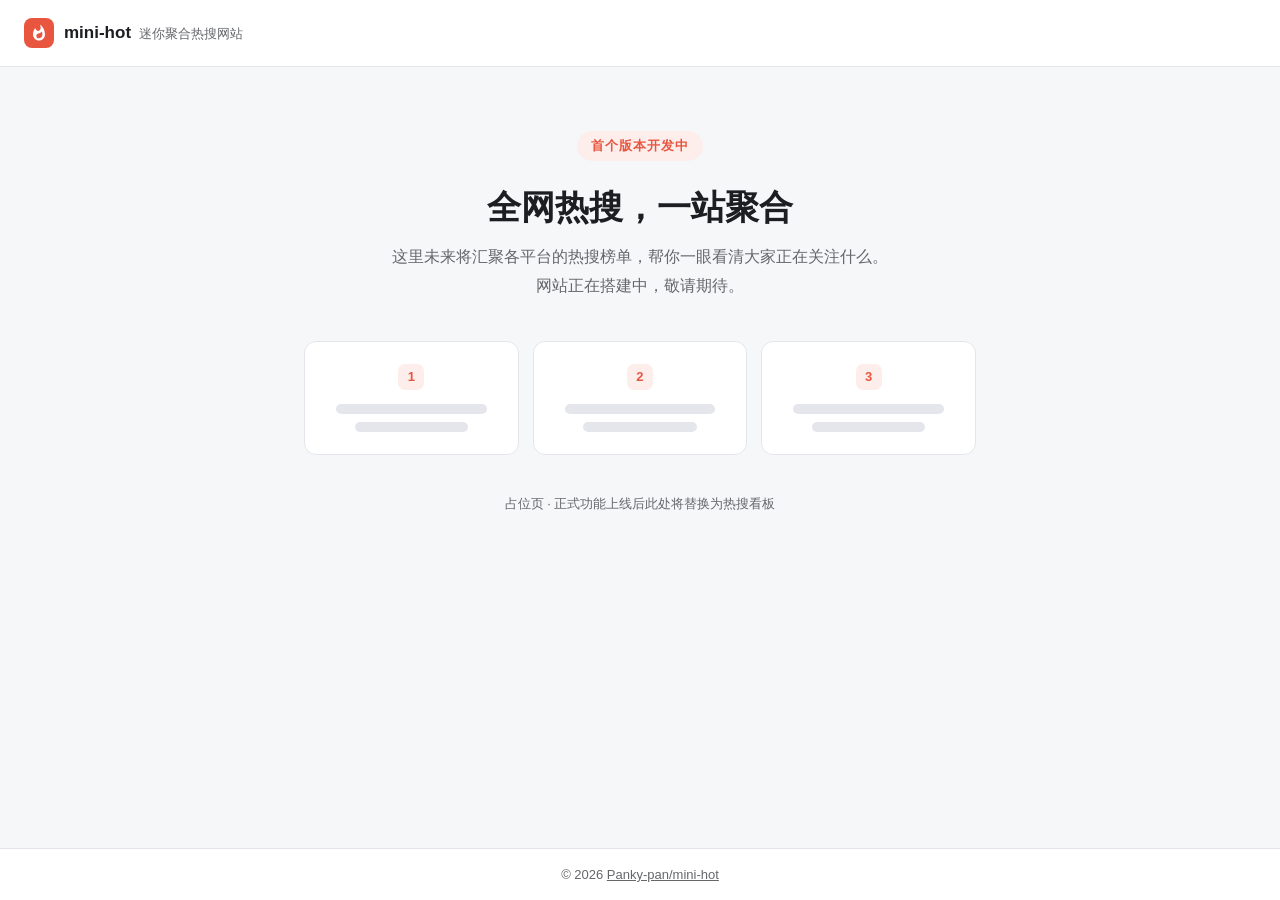
==== index.html @ 4763cbe0 "Day 1｜添加 index.html 占位页" ====
<!DOCTYPE html>
<html lang="zh-CN">
<head>
  <meta charset="UTF-8">
  <meta name="viewport" content="width=device-width, initial-scale=1.0">
  <title>迷你聚合热搜网站 · 建设中</title>
  <meta name="description" content="迷你聚合热搜网站（mini-hot）：全网热搜，一站聚合。首个版本开发中。">
  <style>
    :root {
      --bg: #f6f7f9;
      --card: #ffffff;
      --text: #1c1e21;
      --muted: #65676b;
      --accent: #e8563f;
      --accent-soft: #fdeeec;
      --border: #e4e6eb;
    }
    * { margin: 0; padding: 0; box-sizing: border-box; }
    body {
      font-family: -apple-system, BlinkMacSystemFont, "Segoe UI", "PingFang SC",
        "Hiragino Sans GB", "Microsoft YaHei", sans-serif;
      background: var(--bg);
      color: var(--text);
      min-height: 100vh;
      display: flex;
      flex-direction: column;
    }
    header {
      display: flex;
      align-items: center;
      gap: 10px;
      padding: 18px 24px;
      background: var(--card);
      border-bottom: 1px solid var(--border);
    }
    .logo {
      width: 30px; height: 30px;
      border-radius: 8px;
      background: var(--accent);
      display: grid; place-items: center;
      flex-shrink: 0;
    }
    .logo svg { width: 18px; height: 18px; fill: #fff; }
    .brand { font-size: 17px; font-weight: 700; }
    .brand small { color: var(--muted); font-weight: 400; margin-left: 8px; font-size: 13px; }
    main {
      flex: 1;
      width: 100%;
      max-width: 720px;
      margin: 0 auto;
      padding: 64px 24px 48px;
      text-align: center;
    }
    .status-badge {
      display: inline-block;
      padding: 6px 14px;
      border-radius: 999px;
      background: var(--accent-soft);
      color: var(--accent);
      font-size: 13px;
      font-weight: 600;
      letter-spacing: 1px;
      margin-bottom: 24px;
    }
    h1 { font-size: 34px; line-height: 1.3; margin-bottom: 14px; }
    .subtitle { color: var(--muted); font-size: 16px; line-height: 1.8; margin-bottom: 40px; }
    .cards {
      display: grid;
      grid-template-columns: repeat(3, 1fr);
      gap: 14px;
      margin-bottom: 40px;
    }
    .card {
      background: var(--card);
      border: 1px solid var(--border);
      border-radius: 12px;
      padding: 22px 12px;
      text-align: center;
    }
    .card .bar {
      height: 10px;
      border-radius: 5px;
      background: var(--border);
      margin: 8px auto 0;
    }
    .card .bar.short { width: 60%; }
    .card .bar.mid { width: 80%; }
    .card .rank {
      display: inline-grid; place-items: center;
      width: 26px; height: 26px;
      border-radius: 7px;
      background: var(--accent-soft);
      color: var(--accent);
      font-size: 13px; font-weight: 700;
      margin-bottom: 6px;
    }
    .hint { color: var(--muted); font-size: 13px; }
    footer {
      padding: 18px 24px;
      text-align: center;
      color: var(--muted);
      font-size: 13px;
      border-top: 1px solid var(--border);
      background: var(--card);
    }
    footer a { color: var(--muted); }
    @media (max-width: 520px) {
      h1 { font-size: 26px; }
      .cards { grid-template-columns: 1fr; }
    }
  </style>
</head>
<body>
  <header>
    <div class="logo" aria-hidden="true">
      <svg viewBox="0 0 24 24"><path d="M13.5 0.67s0.74 2.65 0.74 4.8c0 2.06-1.35 3.73-3.41 3.73-2.07 0-3.63-1.67-3.63-3.73l0.03-0.36C5.21 7.51 4 10.62 4 14c0 4.42 3.58 8 8 8s8-3.58 8-8C20 8.61 17.41 3.8 13.5 0.67zM11.71 19c-1.78 0-3.22-1.4-3.22-3.14 0-1.62 1.05-2.76 2.81-3.12 1.77-0.36 3.6-1.21 4.62-2.58 0.39 1.29 0.59 2.65 0.59 4.04 0 2.65-2.15 4.8-4.8 4.8z"/></svg>
    </div>
    <div class="brand">mini-hot<small>迷你聚合热搜网站</small></div>
  </header>

  <main>
    <span class="status-badge">首个版本开发中</span>
    <h1>全网热搜，一站聚合</h1>
    <p class="subtitle">
      这里未来将汇聚各平台的热搜榜单，帮你一眼看清大家正在关注什么。<br>
      网站正在搭建中，敬请期待。
    </p>

    <div class="cards" aria-hidden="true">
      <div class="card"><span class="rank">1</span><div class="bar mid"></div><div class="bar short"></div></div>
      <div class="card"><span class="rank">2</span><div class="bar mid"></div><div class="bar short"></div></div>
      <div class="card"><span class="rank">3</span><div class="bar mid"></div><div class="bar short"></div></div>
    </div>

    <p class="hint">占位页 · 正式功能上线后此处将替换为热搜看板</p>
  </main>

  <footer>
    © 2026 <a href="https://github.com/Panky-pan/mini-hot" target="_blank" rel="noopener">Panky-pan/mini-hot</a>
  </footer>
</body>
</html>
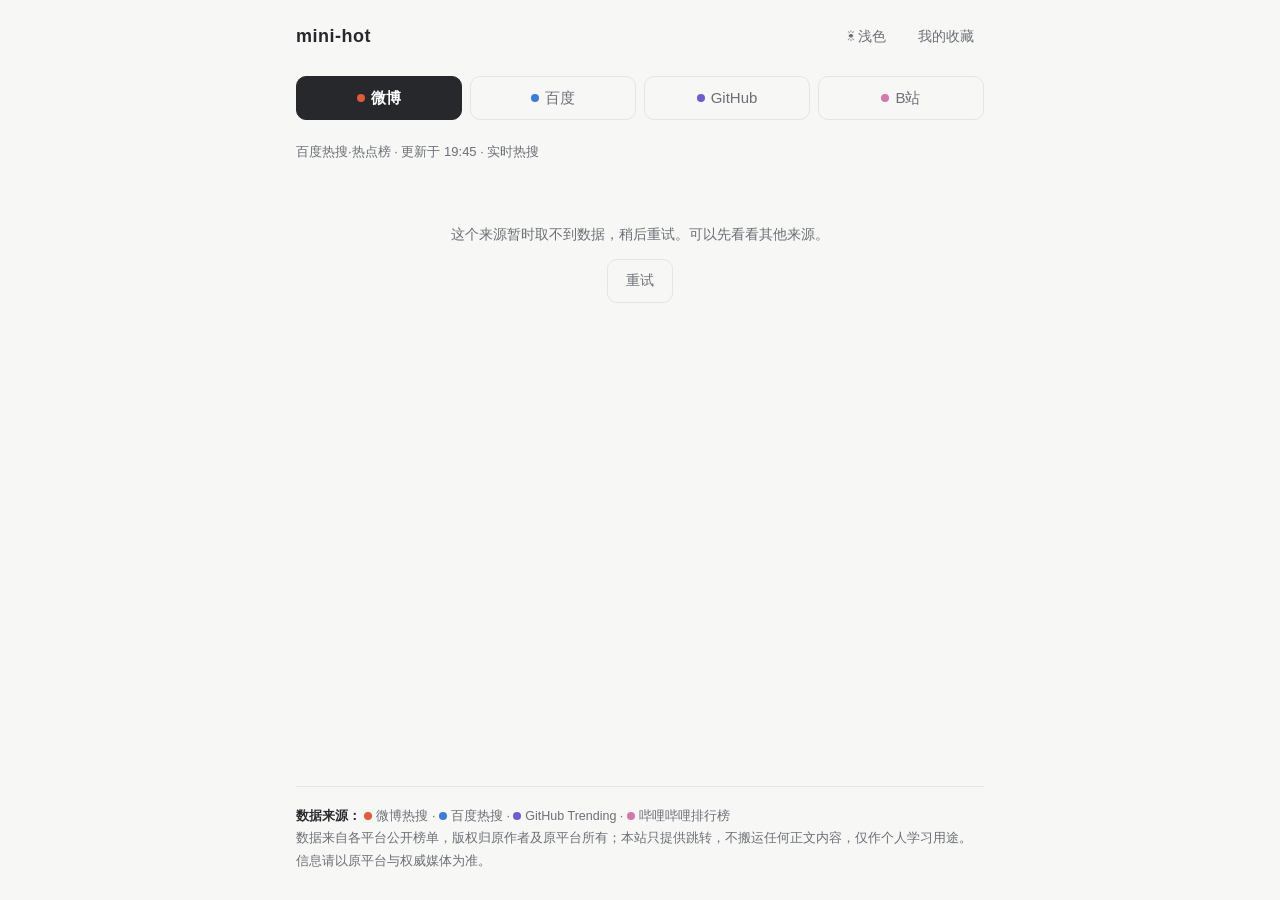
==== commit 203cc49a: "Day 7｜MVP 页面骨架：假数据版前端全功能（列表/Tab/收藏/深浅模式/异常态）" ====
--- a/index.html
+++ b/index.html
@@ -3,140 +3,77 @@
 <head>
   <meta charset="UTF-8">
   <meta name="viewport" content="width=device-width, initial-scale=1.0">
-  <title>迷你聚合热搜网站 · 建设中</title>
-  <meta name="description" content="迷你聚合热搜网站（mini-hot）：全网热搜，一站聚合。首个版本开发中。">
-  <style>
-    :root {
-      --bg: #f6f7f9;
-      --card: #ffffff;
-      --text: #1c1e21;
-      --muted: #65676b;
-      --accent: #e8563f;
-      --accent-soft: #fdeeec;
-      --border: #e4e6eb;
-    }
-    * { margin: 0; padding: 0; box-sizing: border-box; }
-    body {
-      font-family: -apple-system, BlinkMacSystemFont, "Segoe UI", "PingFang SC",
-        "Hiragino Sans GB", "Microsoft YaHei", sans-serif;
-      background: var(--bg);
-      color: var(--text);
-      min-height: 100vh;
-      display: flex;
-      flex-direction: column;
-    }
-    header {
-      display: flex;
-      align-items: center;
-      gap: 10px;
-      padding: 18px 24px;
-      background: var(--card);
-      border-bottom: 1px solid var(--border);
-    }
-    .logo {
-      width: 30px; height: 30px;
-      border-radius: 8px;
-      background: var(--accent);
-      display: grid; place-items: center;
-      flex-shrink: 0;
-    }
-    .logo svg { width: 18px; height: 18px; fill: #fff; }
-    .brand { font-size: 17px; font-weight: 700; }
-    .brand small { color: var(--muted); font-weight: 400; margin-left: 8px; font-size: 13px; }
-    main {
-      flex: 1;
-      width: 100%;
-      max-width: 720px;
-      margin: 0 auto;
-      padding: 64px 24px 48px;
-      text-align: center;
-    }
-    .status-badge {
-      display: inline-block;
-      padding: 6px 14px;
-      border-radius: 999px;
-      background: var(--accent-soft);
-      color: var(--accent);
-      font-size: 13px;
-      font-weight: 600;
-      letter-spacing: 1px;
-      margin-bottom: 24px;
-    }
-    h1 { font-size: 34px; line-height: 1.3; margin-bottom: 14px; }
-    .subtitle { color: var(--muted); font-size: 16px; line-height: 1.8; margin-bottom: 40px; }
-    .cards {
-      display: grid;
-      grid-template-columns: repeat(3, 1fr);
-      gap: 14px;
-      margin-bottom: 40px;
-    }
-    .card {
-      background: var(--card);
-      border: 1px solid var(--border);
-      border-radius: 12px;
-      padding: 22px 12px;
-      text-align: center;
-    }
-    .card .bar {
-      height: 10px;
-      border-radius: 5px;
-      background: var(--border);
-      margin: 8px auto 0;
-    }
-    .card .bar.short { width: 60%; }
-    .card .bar.mid { width: 80%; }
-    .card .rank {
-      display: inline-grid; place-items: center;
-      width: 26px; height: 26px;
-      border-radius: 7px;
-      background: var(--accent-soft);
-      color: var(--accent);
-      font-size: 13px; font-weight: 700;
-      margin-bottom: 6px;
-    }
-    .hint { color: var(--muted); font-size: 13px; }
-    footer {
-      padding: 18px 24px;
-      text-align: center;
-      color: var(--muted);
-      font-size: 13px;
-      border-top: 1px solid var(--border);
-      background: var(--card);
-    }
-    footer a { color: var(--muted); }
-    @media (max-width: 520px) {
-      h1 { font-size: 26px; }
-      .cards { grid-template-columns: 1fr; }
-    }
-  </style>
+  <title>mini-hot · 迷你聚合热搜</title>
+  <meta name="description" content="迷你聚合热搜（mini-hot）：一个页面看微博、百度、GitHub、B站今天大家都在看什么，点标题跳回原平台。">
+  <link rel="stylesheet" href="./css/base.css">
+  <script>
+    // 主题预置：首帧渲染前就定好深浅（手动记忆 > 系统偏好 > 浅色），
+    // 避免页面打开时先闪一下错误配色（PRD M1/M4/M9）
+    (function () {
+      var t = null;
+      try { t = localStorage.getItem("minihot.theme"); } catch (e) { /* 安静降级 */ }
+      if (t !== "dark" && t !== "light") {
+        try {
+          t = window.matchMedia("(prefers-color-scheme: dark)").matches ? "dark" : "light";
+        } catch (e) { t = "light"; }
+      }
+      document.documentElement.setAttribute("data-theme", t);
+    })();
+  </script>
 </head>
 <body>
-  <header>
-    <div class="logo" aria-hidden="true">
-      <svg viewBox="0 0 24 24"><path d="M13.5 0.67s0.74 2.65 0.74 4.8c0 2.06-1.35 3.73-3.41 3.73-2.07 0-3.63-1.67-3.63-3.73l0.03-0.36C5.21 7.51 4 10.62 4 14c0 4.42 3.58 8 8 8s8-3.58 8-8C20 8.61 17.41 3.8 13.5 0.67zM11.71 19c-1.78 0-3.22-1.4-3.22-3.14 0-1.62 1.05-2.76 2.81-3.12 1.77-0.36 3.6-1.21 4.62-2.58 0.39 1.29 0.59 2.65 0.59 4.04 0 2.65-2.15 4.8-4.8 4.8z"/></svg>
-    </div>
-    <div class="brand">mini-hot<small>迷你聚合热搜网站</small></div>
-  </header>
+  <!-- 页面结构对应 PRD §6.1：
+       顶部（站名 + 主题切换 + 我的收藏）
+       → 来源 Tab 栏 → 时效说明 → 榜单列表 → 页脚声明
+       星空背景为第 4 周视觉打磨内容，本步以纯色底占位 -->
 
-  <main>
-    <span class="status-badge">首个版本开发中</span>
-    <h1>全网热搜，一站聚合</h1>
-    <p class="subtitle">
-      这里未来将汇聚各平台的热搜榜单，帮你一眼看清大家正在关注什么。<br>
-      网站正在搭建中，敬请期待。
-    </p>
+  <div class="page">
 
-    <div class="cards" aria-hidden="true">
-      <div class="card"><span class="rank">1</span><div class="bar mid"></div><div class="bar short"></div></div>
-      <div class="card"><span class="rank">2</span><div class="bar mid"></div><div class="bar short"></div></div>
-      <div class="card"><span class="rank">3</span><div class="bar mid"></div><div class="bar short"></div></div>
-    </div>
+    <!-- 顶部 -->
+    <header class="topbar">
+      <span class="site-name">mini-hot</span>
+      <span class="spacer"></span>
+      <!-- 主题切换按钮：骨架期仅占位，第 6 步 theme.js 接管 -->
+      <button type="button" class="topbar-btn" id="theme-toggle" aria-label="切换深浅模式">☾ 深色</button>
+      <!-- 我的收藏入口：第 5 步已接管（点击切换收藏视图） -->
+      <button type="button" class="topbar-btn" id="favorites-toggle" aria-pressed="false">我的收藏</button>
+    </header>
 
-    <p class="hint">占位页 · 正式功能上线后此处将替换为热搜看板</p>
-  </main>
+    <!-- 来源 Tab 栏：4 个 Tab 等宽，手机不折行（PRD §6.2）。
+         默认选中微博；切换逻辑第 3~4 步接管，本步为静态选中态 -->
+    <nav class="tabs" role="tablist" aria-label="榜单来源">
+      <button type="button" class="tab tab-weibo" role="tab" aria-selected="true"  data-source="weibo">微博</button>
+      <button type="button" class="tab tab-baidu" role="tab" aria-selected="false" data-source="baidu">百度</button>
+      <button type="button" class="tab tab-github" role="tab" aria-selected="false" data-source="github">GitHub</button>
+      <button type="button" class="tab tab-bilibili" role="tab" aria-selected="false" data-source="bilibili">B站</button>
+    </nav>
 
-  <footer>
-    © 2026 <a href="https://github.com/Panky-pan/mini-hot" target="_blank" rel="noopener">Panky-pan/mini-hot</a>
-  </footer>
+    <!-- 时效说明：第 3 步接入数据后由 JS 填充 -->
+    <p class="meta-line" id="meta-line">更新于 --:--</p>
+
+    <!-- 榜单列表区 -->
+    <main class="list-area" id="list-area">
+      <p class="empty-hint">榜单数据将在下一步接入</p>
+    </main>
+
+    <!-- 页脚声明（PRD F4：4 个来源名称 + 免责，全部常驻可见） -->
+    <footer class="footer">
+      <p><strong>数据来源：</strong>
+        <span class="source-dots" style="background: var(--source-weibo);"></span>微博热搜 ·
+        <span class="source-dots" style="background: var(--source-baidu);"></span>百度热搜 ·
+        <span class="source-dots" style="background: var(--source-github);"></span>GitHub Trending ·
+        <span class="source-dots" style="background: var(--source-bilibili);"></span>哔哩哔哩排行榜
+      </p>
+      <p>数据来自各平台公开榜单，版权归原作者及原平台所有；本站只提供跳转，不搬运任何正文内容，仅作个人学习用途。信息请以原平台与权威媒体为准。</p>
+    </footer>
+
+  </div>
+
+  <!-- 脚本按依赖顺序加载：theme（主题）→ api（取数）→ favorites（存储）→ render（渲染）→ main（编排） -->
+  <script src="./js/theme.js" defer></script>
+  <script src="./js/api.js" defer></script>
+  <script src="./js/favorites.js" defer></script>
+  <script src="./js/render.js" defer></script>
+  <script src="./js/main.js" defer></script>
 </body>
 </html>
--- a/css/base.css
+++ b/css/base.css
@@ -0,0 +1,409 @@
+/* ============================================================
+   mini-hot · base.css
+   第 1 步：页面骨架
+   职责：CSS 变量（深浅两套色板）+ reset + 骨架期布局
+   说明：TECH_DESIGN 规划的 layout.css / components.css 会在
+        第 3~4 步（列表渲染、移动端适配）时再拆分，本步先用
+        一个文件保持最简。
+   视觉：星空氛围属第 4 周打磨，本步用纯色底占位，先保证
+        可读性达标（PRD 设计原则 1、3）。
+   ============================================================ */
+
+/* ---------- 设计变量 ---------- */
+:root {
+  /* 浅色模式（默认）：近白底 + 深灰正文（PRD §3.3） */
+  --bg: #f7f7f5;            /* 页面底色：近白 */
+  --surface: #ffffff;       /* 卡片/条目面 */
+  --text: #26282c;          /* 正文（标题是主角，对比度优先） */
+  --text-secondary: #6b6f76;/* 次要文字：时效说明、页脚 */
+  --border: #e5e6e3;        /* 分隔线 */
+  --tab-active-bg: #26282c; /* 当前 Tab 背景 */
+  --tab-active-text: #ffffff;
+  --focus: #4a7dff;         /* 键盘焦点描边 */
+
+  /* 4 个来源标识色（PRD 原则 4：同色系可分、不喧宾夺主）
+     深浅两套模式共用同一色相，仅明度差异（PRD M6/M7） */
+  --source-weibo: #e05b3a;
+  --source-baidu: #3a7ce0;
+  --source-github: #6e5bd6;
+  --source-bilibili: #d676ad;
+}
+
+/* 深色模式：深空底 + 浅色正文（PRD §6.2.1）
+   第 6 步 theme.js 会通过 <html data-theme="dark"> 激活，
+   本步先定义好变量，保证骨架在两种模式下都不难看 */
+[data-theme="dark"] {
+  --bg: #14161c;
+  --surface: #1d2029;
+  --text: #e8e9ec;
+  --text-secondary: #9a9ea8;
+  --border: #2b2f3a;
+  --tab-active-bg: #e8e9ec;
+  --tab-active-text: #14161c;
+  --focus: #7da2ff;
+
+  --source-weibo: #f08258;
+  --source-baidu: #6a9ff0;
+  --source-github: #9687e8;
+  --source-bilibili: #e89ac2;
+}
+
+/* ---------- Reset 与基线 ---------- */
+* { margin: 0; padding: 0; box-sizing: border-box; }
+
+html { -webkit-text-size-adjust: 100%; }
+
+body {
+  font-family: -apple-system, BlinkMacSystemFont, "Segoe UI",
+    "PingFang SC", "Hiragino Sans GB", "Microsoft YaHei", sans-serif;
+  background: var(--bg);
+  color: var(--text);
+  min-height: 100vh;
+  display: flex;
+  flex-direction: column;
+  line-height: 1.5;
+  /* 底色与文字的过渡留给第 6 步主题切换使用（柔和过渡，
+     属 PRD §6.5 允许的轻微状态过渡） */
+  transition: background-color 0.25s ease, color 0.25s ease;
+}
+
+button {
+  font: inherit;
+  color: inherit;
+  background: none;
+  border: none;
+  cursor: pointer;
+}
+
+a { color: inherit; }
+
+/* 键盘可达性：所有可点元素有清晰焦点态（触控/键盘都友好） */
+button:focus-visible,
+a:focus-visible {
+  outline: 2px solid var(--focus);
+  outline-offset: 2px;
+  border-radius: 4px;
+}
+
+/* ---------- 页面容器：PC 居中 + 最大宽度（PRD §6.4） ---------- */
+.page {
+  width: 100%;
+  max-width: 720px;
+  margin: 0 auto;
+  padding: 0 16px;
+  flex: 1;
+  display: flex;
+  flex-direction: column;
+}
+
+/* ---------- 顶部：站名 + 主题切换 + 我的收藏 ---------- */
+.topbar {
+  display: flex;
+  align-items: center;
+  gap: 12px;
+  padding: 14px 0;
+}
+
+.site-name {
+  font-size: 18px;
+  font-weight: 700;
+  letter-spacing: 0.5px;
+  /* 站名是纯文字，点击仅回顶部（PRD §6.2），本步为静态 */
+}
+
+.topbar .spacer { flex: 1; }
+
+.topbar-btn {
+  min-width: 44px;           /* 触控目标 ≥44px（PRD §6.3） */
+  min-height: 44px;
+  display: inline-flex;
+  align-items: center;
+  justify-content: center;
+  gap: 4px;
+  padding: 0 10px;
+  border-radius: 8px;
+  font-size: 14px;
+  color: var(--text-secondary);
+}
+
+.topbar-btn:hover { background: var(--surface); }
+
+/* ---------- 来源 Tab 栏 ---------- */
+.tabs {
+  display: flex;
+  gap: 8px;
+  padding: 4px 0 12px;
+}
+
+.tab {
+  flex: 1;                   /* 4 个 Tab 等宽、手机不折行（PRD §6.2） */
+  min-height: 44px;
+  display: inline-flex;
+  align-items: center;
+  justify-content: center;
+  border-radius: 10px;
+  font-size: 15px;
+  color: var(--text-secondary);
+  border: 1px solid var(--border);
+}
+
+.tab[aria-selected="true"] {
+  background: var(--tab-active-bg);
+  color: var(--tab-active-text);
+  border-color: var(--tab-active-bg);
+  font-weight: 600;
+}
+
+/* 每个源的名字前有一枚标识色小圆点（来源可辨识，原则 4）。
+   标识色只做点缀，不做成大色块（原则 1：安静不抢戏） */
+.tab::before {
+  content: "";
+  width: 8px;
+  height: 8px;
+  border-radius: 50%;
+  margin-right: 6px;
+  background: var(--dot, var(--border));
+}
+.tab-weibo::before    { --dot: var(--source-weibo); }
+.tab-baidu::before    { --dot: var(--source-baidu); }
+.tab-github::before   { --dot: var(--source-github); }
+.tab-bilibili::before { --dot: var(--source-bilibili); }
+
+/* ---------- 时效说明 ---------- */
+.meta-line {
+  padding: 10px 0 6px;
+  font-size: 13px;
+  color: var(--text-secondary);
+}
+
+/* ---------- 榜单列表区（骨架期：暂无数据） ---------- */
+.list-area {
+  flex: 1;
+  padding: 8px 0 24px;
+}
+
+.empty-hint {
+  padding: 48px 0;
+  text-align: center;
+  font-size: 14px;
+  color: var(--text-secondary);
+}
+
+/* ---------- 榜单列表（第 3 步） ---------- */
+.list {
+  list-style: none; /* 序号由 JS 显式渲染，不用浏览器默认编号 */
+}
+
+.item {
+  display: flex;
+  align-items: flex-start;
+  gap: 12px;
+  padding: 10px 0;
+  border-bottom: 1px solid var(--border);
+}
+.item:last-child { border-bottom: none; }
+
+/* 序号：与标题基线对齐（PRD 原则 3）；前三名加粗微强调 */
+.item-rank {
+  min-width: 26px;
+  padding-top: 1px;
+  font-size: 14px;
+  font-variant-numeric: tabular-nums; /* 序号等宽，50 条不歪 */
+  color: var(--text-secondary);
+  text-align: center;
+}
+.item:nth-child(-n + 3) .item-rank { font-weight: 700; }
+
+.item-body { flex: 1; min-width: 0; } /* min-width:0 让长标题能正常截断 */
+
+/* 标题是主角：15px 以上、最多 2 行、超出省略（PRD 原则 3） */
+.item-title {
+  display: -webkit-box;
+  -webkit-box-orient: vertical;
+  -webkit-line-clamp: 2;
+  overflow: hidden;
+  font-size: 15.5px;
+  line-height: 1.45;
+  text-decoration: none;
+  color: var(--text);
+}
+.item-title:hover { text-decoration: underline; }
+
+/* 附加信息：常驻显示（PRD F2.2），小字号弱化，不与标题抢戏 */
+.item-meta {
+  margin-top: 3px;
+  font-size: 12.5px;
+  color: var(--text-secondary);
+}
+
+/* 原平台状态标签（热/新/沸）：小圆角小块，安静点缀 */
+.item-tag {
+  display: inline-block;
+  margin-left: 6px;
+  padding: 0 5px;
+  border-radius: 4px;
+  font-size: 11px;
+  line-height: 17px;
+  color: var(--text-secondary);
+  border: 1px solid var(--border);
+}
+
+/* ---------- 状态提示（空态/失败态，PRD E1/E3：安静、不刺眼） ---------- */
+.state-hint {
+  padding: 48px 0;
+  text-align: center;
+  font-size: 14px;
+  color: var(--text-secondary);
+}
+
+/* ---------- 骨架屏（PRD E7：与真实列表同结构的静态占位，无动画） ---------- */
+.skel-item {
+  display: flex;
+  align-items: center;
+  gap: 12px;
+  padding: 12px 0;
+}
+.skel-rank {
+  width: 26px;
+  height: 14px;
+  border-radius: 4px;
+  background: var(--border);
+}
+.skel-bar {
+  flex: 1;
+  height: 15px;
+  border-radius: 4px;
+  background: var(--border);
+}
+.skel-bar.short { flex: 0.6; }
+
+/* ---------- 移动端适配（PRD §6.3：手机竖屏第一优先，一屏 10 条） ----------
+   思路：小屏上收紧行距与字号——单条高度 ≈ 标题 1 行 + 附加信息 1 行
+   + 上下留白，10 条约 560px，主流手机竖屏一屏放得下（原则 2） */
+@media (max-width: 720px) {
+  .topbar { padding: 8px 0; }
+  .topbar-btn { font-size: 13.5px; padding: 0 8px; }
+  .tabs { gap: 6px; padding: 2px 0 8px; }
+  .tab { font-size: 14px; border-radius: 9px; }
+  .meta-line { padding: 6px 0 2px; font-size: 12.5px; }
+
+  .item { padding: 8px 0; gap: 10px; }
+  .item-rank { min-width: 22px; font-size: 13.5px; }
+  .item-title { font-size: 15px; line-height: 1.42; }
+  .item-meta { margin-top: 2px; font-size: 12px; }
+  .item-tag { margin-left: 5px; line-height: 16px; font-size: 10.5px; }
+}
+
+/* ---------- 收藏按钮（第 5 步） ---------- */
+.item-fav {
+  flex-shrink: 0;
+  align-self: center;
+  min-width: 56px;
+  min-height: 36px;
+  padding: 0 10px;
+  border-radius: 8px;
+  border: 1px solid var(--border);
+  font-size: 12.5px;
+  color: var(--text-secondary);
+}
+/* 已收藏态：变实、变重，一眼可分（PRD F3.1） */
+.item-fav[aria-pressed="true"] {
+  background: var(--surface);
+  border-color: var(--text-secondary);
+  color: var(--text);
+  font-weight: 600;
+}
+
+/* 顶部收藏入口的激活态（在收藏视图中时） */
+.topbar-btn[aria-pressed="true"] {
+  background: var(--surface);
+  color: var(--text);
+  font-weight: 600;
+}
+
+/* ---------- 收藏列表视图（第 5 步） ---------- */
+/* 来源标识：色点 + 来源名，收藏是跨源混合的，必须一眼可分（PRD F3.3） */
+.fav-source {
+  flex-shrink: 0;
+  display: inline-flex;
+  align-items: center;
+  min-width: 44px;
+  padding-top: 2px;
+  gap: 5px;
+  font-size: 12.5px;
+  color: var(--text-secondary);
+}
+.fav-source::before {
+  content: "";
+  width: 8px;
+  height: 8px;
+  border-radius: 50%;
+  background: var(--dot, var(--border));
+}
+.src-weibo::before    { --dot: var(--source-weibo); }
+.src-baidu::before    { --dot: var(--source-baidu); }
+.src-github::before   { --dot: var(--source-github); }
+.src-bilibili::before { --dot: var(--source-bilibili); }
+
+/* 空状态的「回到榜单」入口（PRD B6）与失败态的「重试」入口（E1/E6） */
+.empty-action,
+.retry-btn {
+  margin-top: 14px;
+  min-height: 44px;
+  padding: 0 18px;
+  border-radius: 10px;
+  border: 1px solid var(--border);
+  font-size: 14px;
+}
+.empty-action:hover,
+.retry-btn:hover { background: var(--surface); }
+
+/* 全部来源失败的顶部提示条（E2：安静、非弹窗、非红色告警块） */
+.global-alert {
+  margin-bottom: 8px;
+  padding: 8px 12px;
+  border: 1px solid var(--border);
+  border-radius: 8px;
+  background: var(--surface);
+  font-size: 13px;
+  color: var(--text-secondary);
+}
+
+/* ---------- 轻提示（E9/E10：底部浮出，自动消失，非弹窗） ---------- */
+.toast {
+  position: fixed;
+  left: 50%;
+  bottom: 32px;
+  transform: translateX(-50%);
+  max-width: 80%;
+  padding: 10px 16px;
+  border-radius: 8px;
+  background: var(--tab-active-bg);
+  color: var(--tab-active-text);
+  font-size: 13px;
+  opacity: 0;
+  transition: opacity 0.2s ease;
+  pointer-events: none;
+  z-index: 10;
+}
+.toast.show { opacity: 1; }
+
+/* ---------- 页脚声明（F4 一次写全） ---------- */
+.footer {
+  border-top: 1px solid var(--border);
+  padding: 18px 0 28px;
+  font-size: 12.5px;
+  line-height: 1.8;
+  color: var(--text-secondary);
+}
+
+.footer strong { color: var(--text); font-weight: 600; }
+
+.footer .source-dots {
+  display: inline-block;
+  margin-right: 4px;
+  width: 8px;
+  height: 8px;
+  border-radius: 50%;
+  vertical-align: middle;
+}
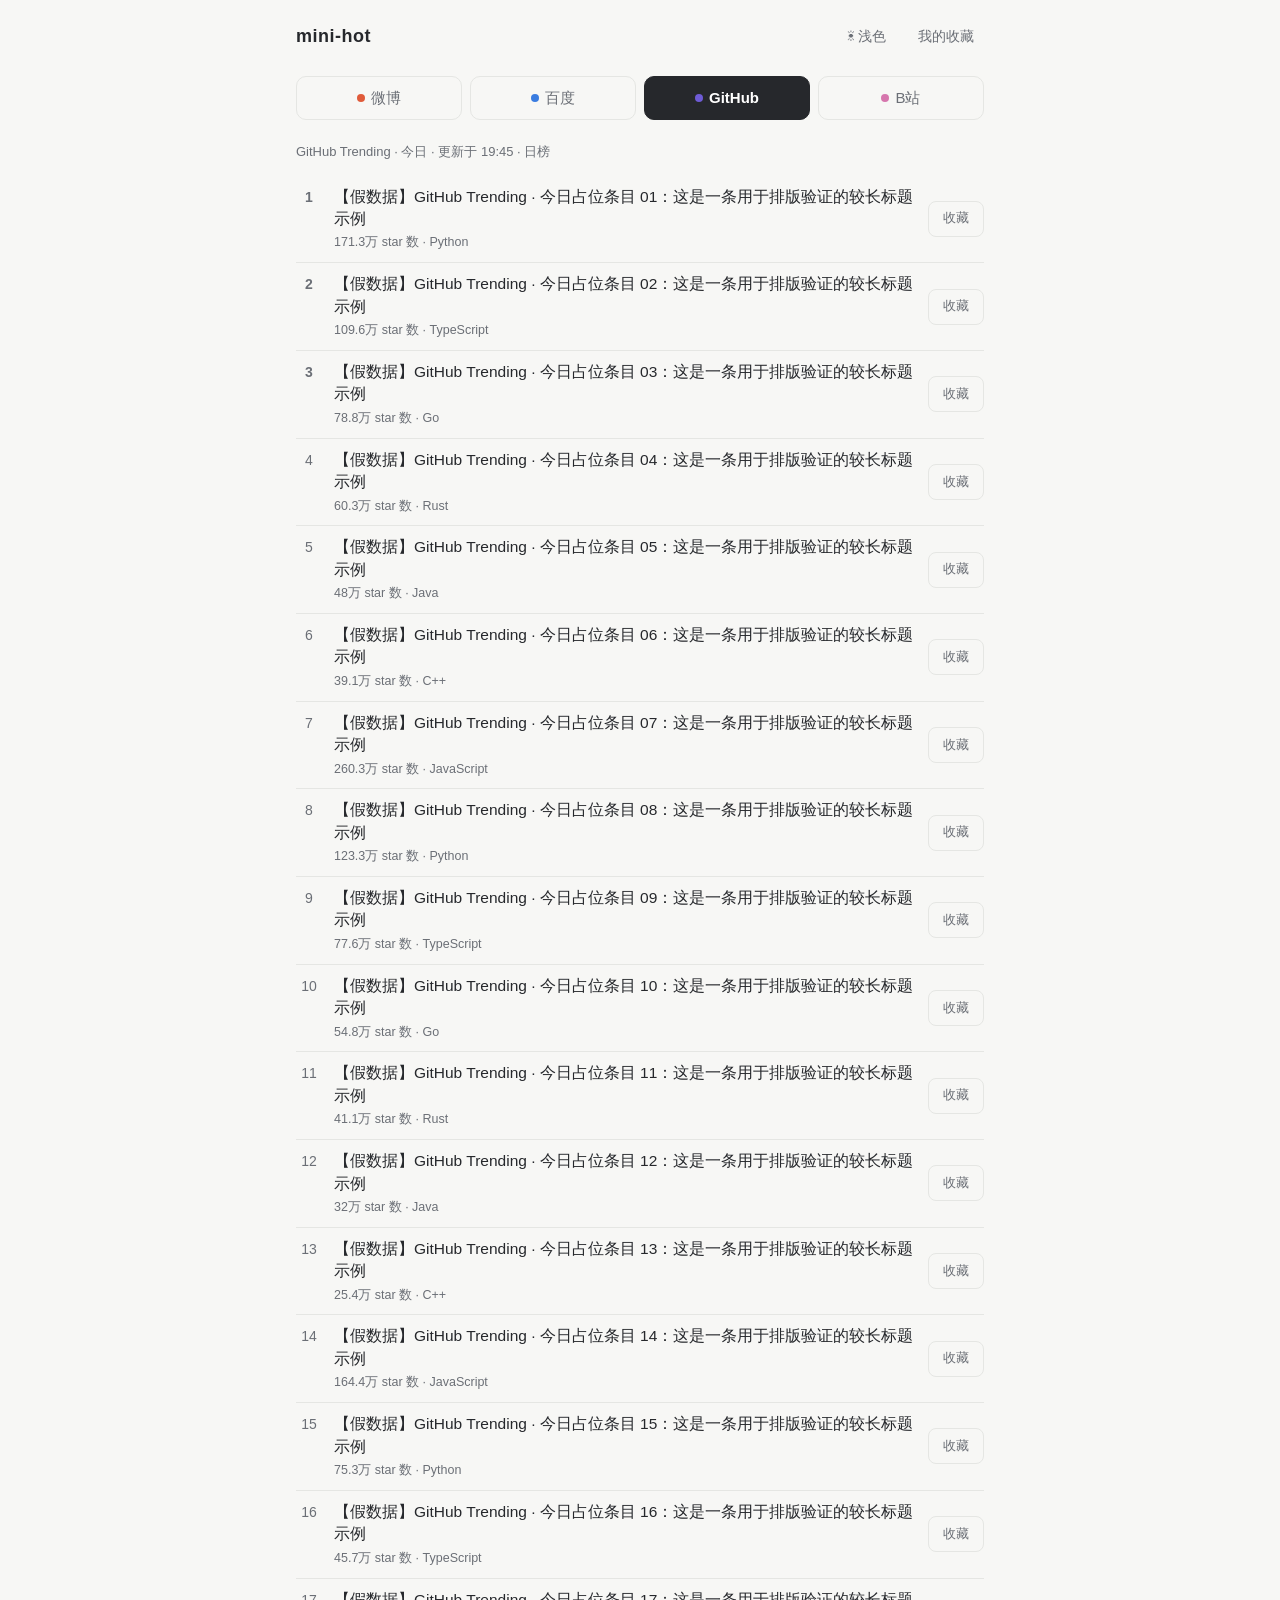
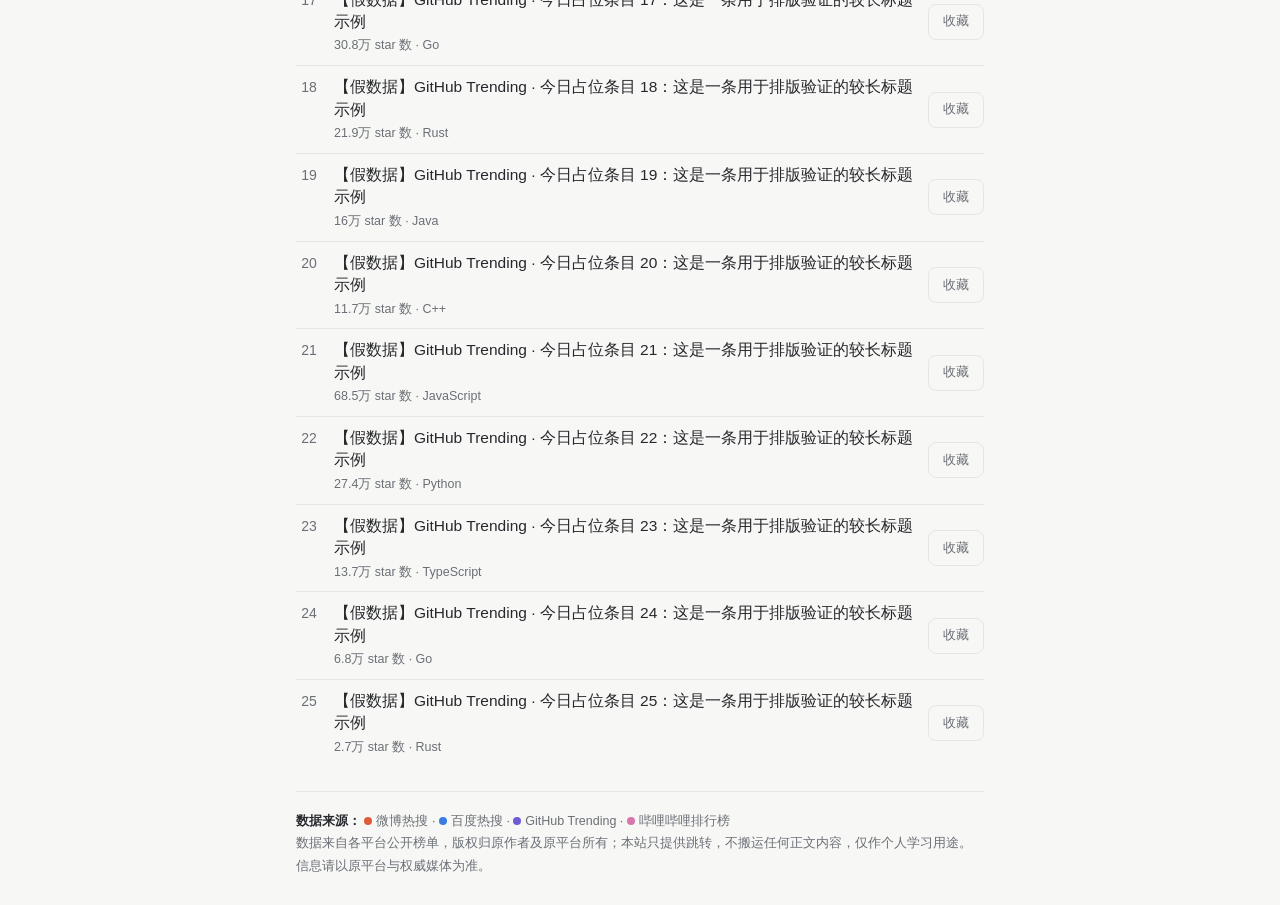
==== commit b1cb2d7e: "Day 8｜抽离可复用榜单条目组件并接入两版页面 改了什么：render.js 与 columns.js 的榜单条目拼装代码统一改调 mhCard 组件，各自删除私有 buildFavButton；i" ====
--- a/index.html
+++ b/index.html
@@ -69,10 +69,11 @@
 
   </div>
 
-  <!-- 脚本按依赖顺序加载：theme（主题）→ api（取数）→ favorites（存储）→ render（渲染）→ main（编排） -->
+  <!-- 脚本按依赖顺序加载：theme（主题）→ api（取数）→ favorites（存储）→ components（可复用条目组件）→ render（渲染）→ main（编排） -->
   <script src="./js/theme.js" defer></script>
   <script src="./js/api.js" defer></script>
   <script src="./js/favorites.js" defer></script>
+  <script src="./js/components.js" defer></script>
   <script src="./js/render.js" defer></script>
   <script src="./js/main.js" defer></script>
 </body>
